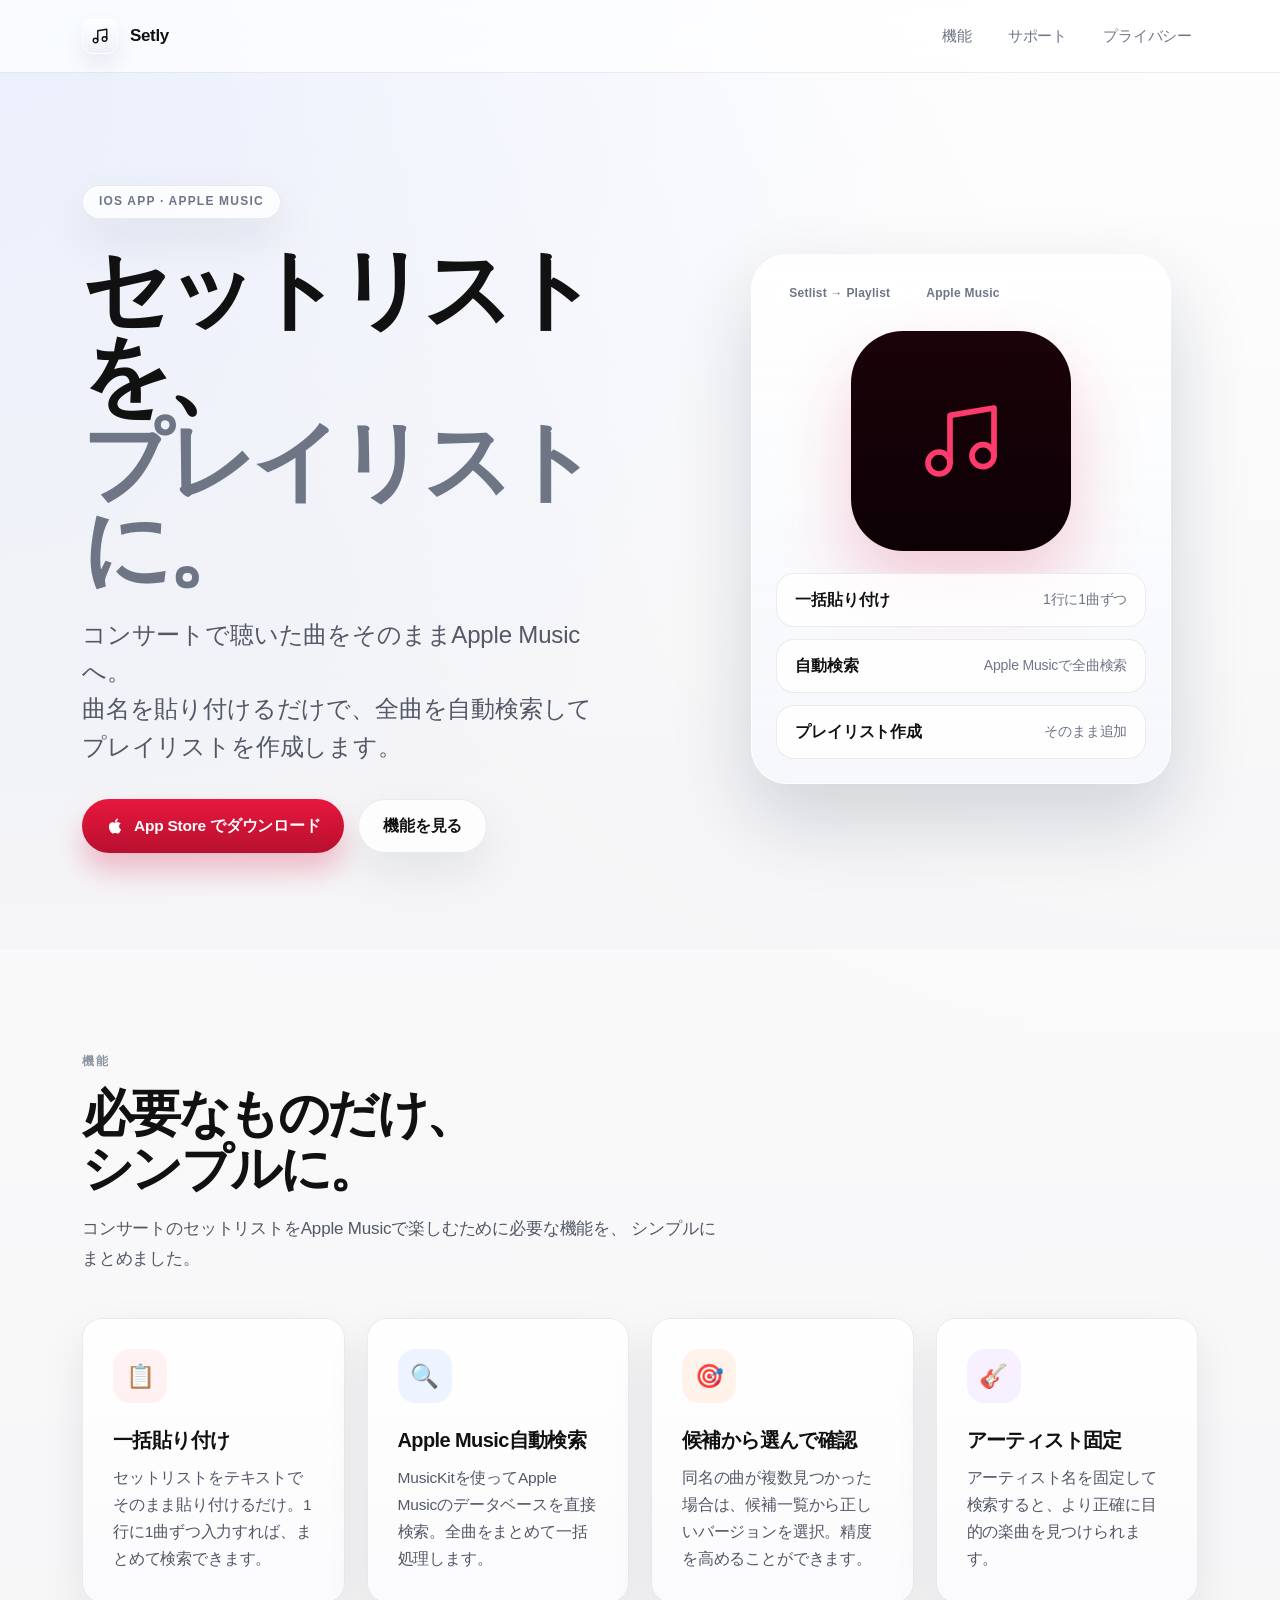
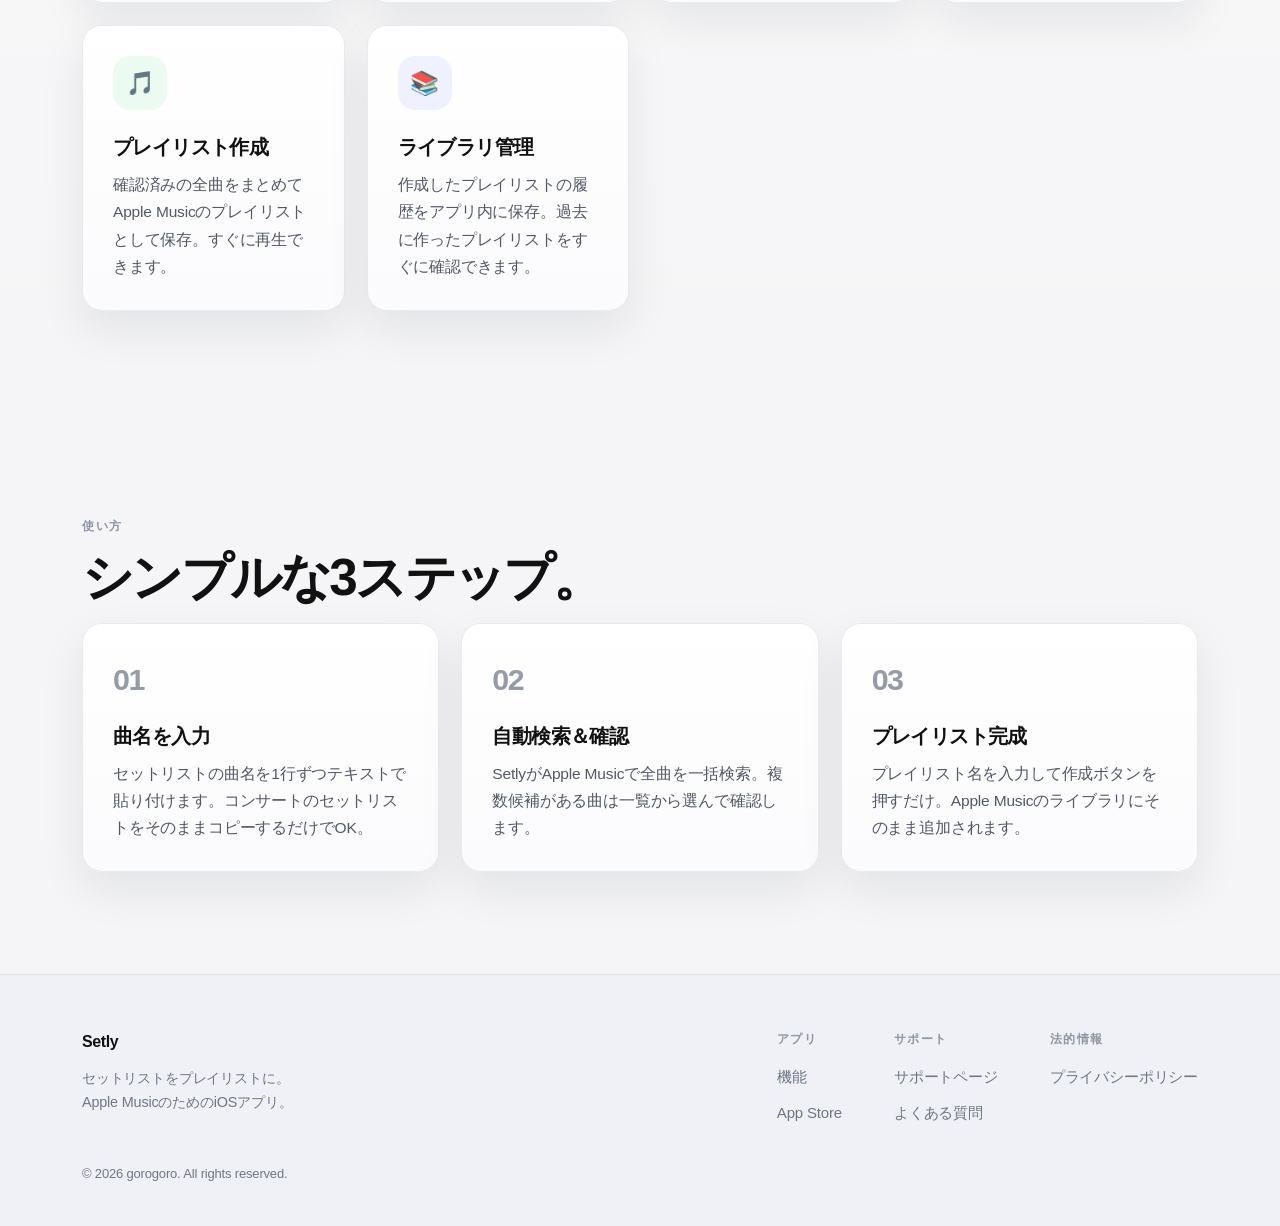
==== setly/index.html @ 736f08e5 "refactor: 開発者ポートフォリオに改修 — Setlyページを追加 - index.html を gorogoro アプリ一覧ページ（ポートフォリオ）に刷新 - ExNotion の supp" ====
<!DOCTYPE html>
<html lang="ja">
<head>
  <meta charset="UTF-8" />
  <meta name="viewport" content="width=device-width, initial-scale=1.0" />
  <title>Setly — セットリストをプレイリストに</title>
  <meta name="description" content="コンサートのセットリストをそのままApple Musicのプレイリストへ。曲名を貼り付けるだけで全曲を自動検索して作成できるiOSアプリ。" />
  <meta property="og:title" content="Setly — セットリストをプレイリストに" />
  <meta property="og:description" content="コンサートのセットリストをApple Musicのプレイリストへ。iOSアプリ。" />
  <meta property="og:type" content="website" />
  <link rel="stylesheet" href="../style.css" />
  <style>
    .setly-accent { color: #ff3b6e; }
    .btn-setly {
      color: #fff;
      background: linear-gradient(180deg, #e8173e, #b8102f);
      box-shadow: 0 18px 28px rgba(220, 38, 80, 0.28);
    }
    .btn-setly:hover {
      transform: translateY(-1px);
      box-shadow: 0 22px 34px rgba(220, 38, 80, 0.36);
    }
    .hero-icon-setly {
      background: linear-gradient(180deg, #1a0309, #0d0105) !important;
      box-shadow: 0 36px 70px rgba(220, 38, 80, 0.22) !important;
    }
    .hero-icon-setly svg {
      stroke: #ff3b6e !important;
    }
  </style>
</head>
<body>

  <header>
    <nav>
      <a href="../index.html" class="nav-logo">
        <span class="nav-logo-icon">
          <svg viewBox="0 0 24 24"><path d="M9 18V5l12-2v13"/><circle cx="6" cy="18" r="3"/><circle cx="18" cy="16" r="3"/></svg>
        </span>
        Setly
      </a>
      <ul class="nav-links">
        <li><a href="#features">機能</a></li>
        <li><a href="support.html">サポート</a></li>
        <li><a href="privacy.html">プライバシー</a></li>
      </ul>
    </nav>
  </header>

  <section class="hero">
    <div class="container hero-shell">
      <div class="hero-copy">
        <div class="hero-badge">iOS App · Apple Music</div>
        <h1>セットリストを、<br><span>プレイリストに。</span></h1>
        <p class="hero-sub">
          コンサートで聴いた曲をそのままApple Musicへ。<br>
          曲名を貼り付けるだけで、全曲を自動検索して<br>プレイリストを作成します。
        </p>
        <div class="cta-group">
          <a href="#" class="btn-primary btn-setly">
            <svg width="18" height="18" viewBox="0 0 24 24" fill="currentColor"><path d="M18.71 19.5c-.83 1.24-1.71 2.45-3.05 2.47-1.34.03-1.77-.79-3.29-.79-1.53 0-2 .77-3.27.82-1.31.05-2.3-1.32-3.14-2.53C4.25 17 2.94 12.45 4.7 9.39c.87-1.52 2.43-2.48 4.12-2.51 1.28-.02 2.5.87 3.29.87.78 0 2.26-1.07 3.8-.91.65.03 2.47.26 3.64 1.98-.09.06-2.17 1.28-2.15 3.81.03 3.02 2.65 4.03 2.68 4.04-.03.07-.42 1.44-1.38 2.83M13 3.5c.73-.83 1.94-1.46 2.94-1.5.13 1.17-.34 2.35-1.04 3.19-.69.85-1.83 1.51-2.95 1.42-.15-1.15.41-2.35 1.05-3.11z"/></svg>
            App Store でダウンロード
          </a>
          <a href="#features" class="btn-secondary">機能を見る</a>
        </div>
      </div>

      <div class="hero-visual">
        <div class="hero-product-card">
          <div class="hero-product-meta">
            <span>Setlist → Playlist</span>
            <span>Apple Music</span>
          </div>
          <div class="hero-icon hero-icon-setly">
            <svg viewBox="0 0 24 24">
              <path d="M9 18V5l12-2v13"/>
              <circle cx="6" cy="18" r="3"/>
              <circle cx="18" cy="16" r="3"/>
            </svg>
          </div>
          <div class="hero-highlights">
            <div class="hero-highlight">
              <strong>一括貼り付け</strong>
              <span>1行に1曲ずつ</span>
            </div>
            <div class="hero-highlight">
              <strong>自動検索</strong>
              <span>Apple Musicで全曲検索</span>
            </div>
            <div class="hero-highlight">
              <strong>プレイリスト作成</strong>
              <span>そのまま追加</span>
            </div>
          </div>
        </div>
      </div>
    </div>
  </section>

  <section id="features" class="section-surface">
    <div class="container">
      <p class="section-label">機能</p>
      <h2 class="section-title">必要なものだけ、<br>シンプルに。</h2>
      <p class="section-desc">
        コンサートのセットリストをApple Musicで楽しむために必要な機能を、
        シンプルにまとめました。
      </p>

      <div class="features-grid">

        <div class="feature-card">
          <div class="feature-icon red">📋</div>
          <h3>一括貼り付け</h3>
          <p>セットリストをテキストでそのまま貼り付けるだけ。1行に1曲ずつ入力すれば、まとめて検索できます。</p>
        </div>

        <div class="feature-card">
          <div class="feature-icon blue">🔍</div>
          <h3>Apple Music自動検索</h3>
          <p>MusicKitを使ってApple Musicのデータベースを直接検索。全曲をまとめて一括処理します。</p>
        </div>

        <div class="feature-card">
          <div class="feature-icon orange">🎯</div>
          <h3>候補から選んで確認</h3>
          <p>同名の曲が複数見つかった場合は、候補一覧から正しいバージョンを選択。精度を高めることができます。</p>
        </div>

        <div class="feature-card">
          <div class="feature-icon purple">🎸</div>
          <h3>アーティスト固定</h3>
          <p>アーティスト名を固定して検索すると、より正確に目的の楽曲を見つけられます。</p>
        </div>

        <div class="feature-card">
          <div class="feature-icon green">🎵</div>
          <h3>プレイリスト作成</h3>
          <p>確認済みの全曲をまとめてApple Musicのプレイリストとして保存。すぐに再生できます。</p>
        </div>

        <div class="feature-card">
          <div class="feature-icon indigo">📚</div>
          <h3>ライブラリ管理</h3>
          <p>作成したプレイリストの履歴をアプリ内に保存。過去に作ったプレイリストをすぐに確認できます。</p>
        </div>

      </div>
    </div>
  </section>

  <section>
    <div class="container">
      <p class="section-label">使い方</p>
      <h2 class="section-title">シンプルな3ステップ。</h2>

      <div class="features-grid">
        <div class="feature-card">
          <div class="step-number">01</div>
          <h3>曲名を入力</h3>
          <p>セットリストの曲名を1行ずつテキストで貼り付けます。コンサートのセットリストをそのままコピーするだけでOK。</p>
        </div>
        <div class="feature-card">
          <div class="step-number">02</div>
          <h3>自動検索＆確認</h3>
          <p>SetlyがApple Musicで全曲を一括検索。複数候補がある曲は一覧から選んで確認します。</p>
        </div>
        <div class="feature-card">
          <div class="step-number">03</div>
          <h3>プレイリスト完成</h3>
          <p>プレイリスト名を入力して作成ボタンを押すだけ。Apple Musicのライブラリにそのまま追加されます。</p>
        </div>
      </div>
    </div>
  </section>

  <footer>
    <div class="footer-inner">
      <div class="footer-brand">
        <strong>Setly</strong>
        <p>セットリストをプレイリストに。<br>Apple MusicのためのiOSアプリ。</p>
      </div>
      <div class="footer-links">
        <div class="footer-col">
          <h4>アプリ</h4>
          <ul>
            <li><a href="#features">機能</a></li>
            <li><a href="#">App Store</a></li>
          </ul>
        </div>
        <div class="footer-col">
          <h4>サポート</h4>
          <ul>
            <li><a href="support.html">サポートページ</a></li>
            <li><a href="support.html#faq">よくある質問</a></li>
          </ul>
        </div>
        <div class="footer-col">
          <h4>法的情報</h4>
          <ul>
            <li><a href="privacy.html">プライバシーポリシー</a></li>
          </ul>
        </div>
      </div>
    </div>
    <p class="footer-copy">© 2026 gorogoro. All rights reserved.</p>
  </footer>

</body>
</html>
---- style.css ----
/* ============================================
   ExNotion — Shared Styles
   ============================================ */

:root {
  --fg: #111111;
  --fg-sub: #525866;
  --fg-soft: #6e7686;
  --fg-subtle: #8d95a3;
  --bg: #f5f5f7;
  --bg-elevated: rgba(255, 255, 255, 0.74);
  --bg-panel: #ffffff;
  --bg-panel-soft: #fbfbfd;
  --bg-sub: #eef1f6;
  --border: rgba(17, 24, 39, 0.08);
  --border-strong: rgba(17, 24, 39, 0.12);
  --shadow-soft: 0 18px 45px rgba(15, 23, 42, 0.08);
  --shadow-card: 0 24px 60px rgba(15, 23, 42, 0.12);
  --shadow-float: 0 35px 80px rgba(15, 23, 42, 0.16);
  --accent: #111111;
  --accent-blue: #0066cc;
  --accent-orange: #f97316;
  --accent-blue-soft: #2563eb;
  --accent-indigo: #4f46e5;
  --radius: 28px;
  --radius-md: 20px;
  --radius-sm: 999px;
  --max-w: 1180px;
  --narrow-w: 780px;
  --font: -apple-system, BlinkMacSystemFont, "SF Pro Display", "SF Pro Text", "Hiragino Sans",
    "Hiragino Kaku Gothic ProN", "Yu Gothic", sans-serif;
}

@media (prefers-color-scheme: dark) {
  :root {
    --fg: #f5f7fb;
    --fg-sub: #b0b8c7;
    --fg-soft: #94a0b2;
    --fg-subtle: #7b8698;
    --bg: #090b10;
    --bg-elevated: rgba(17, 20, 28, 0.78);
    --bg-panel: #10141c;
    --bg-panel-soft: #151a24;
    --bg-sub: #0d1118;
    --border: rgba(255, 255, 255, 0.09);
    --border-strong: rgba(255, 255, 255, 0.14);
    --shadow-soft: 0 24px 50px rgba(0, 0, 0, 0.32);
    --shadow-card: 0 28px 80px rgba(0, 0, 0, 0.38);
    --shadow-float: 0 42px 90px rgba(0, 0, 0, 0.45);
    --accent: #ffffff;
    --accent-blue: #4da3ff;
  }
}

*,
*::before,
*::after {
  box-sizing: border-box;
  margin: 0;
  padding: 0;
}

html {
  scroll-behavior: smooth;
}

body {
  font-family: var(--font);
  background:
    radial-gradient(circle at top left, rgba(120, 160, 255, 0.12), transparent 30%),
    radial-gradient(circle at top right, rgba(255, 255, 255, 0.72), transparent 38%),
    linear-gradient(180deg, #fbfbfd 0%, var(--bg) 26%, var(--bg) 100%);
  color: var(--fg);
  line-height: 1.65;
  letter-spacing: -0.011em;
  -webkit-font-smoothing: antialiased;
  text-rendering: optimizeLegibility;
}

@media (prefers-color-scheme: dark) {
  body {
    background:
      radial-gradient(circle at top left, rgba(77, 163, 255, 0.14), transparent 30%),
      radial-gradient(circle at top right, rgba(72, 84, 110, 0.18), transparent 36%),
      linear-gradient(180deg, #0a0c11 0%, var(--bg) 20%, var(--bg) 100%);
  }
}

a {
  color: var(--accent-blue);
  text-decoration: none;
}

a:hover {
  text-decoration: none;
}

.container {
  max-width: var(--max-w);
  margin: 0 auto;
  padding: 0 32px;
}

.container-narrow {
  max-width: var(--narrow-w);
}

/* ── Header ── */

header {
  position: sticky;
  top: 0;
  z-index: 100;
  backdrop-filter: saturate(180%) blur(24px);
  -webkit-backdrop-filter: saturate(180%) blur(24px);
  background: color-mix(in srgb, var(--bg-elevated) 92%, transparent);
  border-bottom: 1px solid var(--border);
}

nav {
  display: flex;
  align-items: center;
  justify-content: space-between;
  min-height: 72px;
  max-width: var(--max-w);
  margin: 0 auto;
  padding: 0 32px;
}

.nav-logo {
  display: inline-flex;
  align-items: center;
  gap: 12px;
  font-size: 1.0625rem;
  font-weight: 700;
  letter-spacing: -0.02em;
  color: var(--fg);
}

.nav-logo-icon {
  width: 36px;
  height: 36px;
  border-radius: 12px;
  display: flex;
  align-items: center;
  justify-content: center;
  background:
    linear-gradient(180deg, rgba(255, 255, 255, 0.92), rgba(236, 240, 247, 0.96));
  border: 1px solid rgba(255, 255, 255, 0.66);
  box-shadow: 0 10px 22px rgba(15, 23, 42, 0.08);
}

@media (prefers-color-scheme: dark) {
  .nav-logo-icon {
    background: linear-gradient(180deg, rgba(33, 39, 52, 0.95), rgba(16, 20, 28, 0.98));
    border-color: rgba(255, 255, 255, 0.08);
    box-shadow: 0 14px 30px rgba(0, 0, 0, 0.28);
  }
}

.nav-logo-icon svg {
  width: 18px;
  height: 18px;
  stroke: var(--fg);
  fill: none;
  stroke-width: 1.9;
  stroke-linecap: round;
  stroke-linejoin: round;
}

.nav-links {
  list-style: none;
  display: flex;
  align-items: center;
  gap: 24px;
}

.nav-links a {
  display: inline-flex;
  align-items: center;
  min-height: 40px;
  padding: 0 6px;
  font-size: 0.9375rem;
  font-weight: 500;
  color: var(--fg-soft);
  transition: color 0.2s ease, opacity 0.2s ease;
}

.nav-links a:hover {
  color: var(--fg);
}

/* ── Hero ── */

.hero {
  padding: clamp(56px, 9vw, 112px) 0 clamp(52px, 8vw, 96px);
}

.hero-shell {
  display: grid;
  grid-template-columns: minmax(0, 1.1fr) minmax(320px, 0.9fr);
  gap: clamp(32px, 5vw, 72px);
  align-items: center;
}

.hero-copy {
  max-width: 640px;
}

.hero-badge {
  display: inline-flex;
  align-items: center;
  min-height: 34px;
  padding: 0 16px;
  border-radius: 999px;
  border: 1px solid var(--border);
  background: color-mix(in srgb, var(--bg-panel) 78%, transparent);
  box-shadow: var(--shadow-soft);
  color: var(--fg-soft);
  font-size: 0.75rem;
  font-weight: 700;
  letter-spacing: 0.1em;
  text-transform: uppercase;
  margin-bottom: 28px;
}

.hero h1 {
  font-size: clamp(3.25rem, 7vw, 5.5rem);
  line-height: 0.98;
  letter-spacing: -0.055em;
  font-weight: 700;
  margin-bottom: 24px;
}

.hero h1 span {
  color: var(--fg-soft);
}

.hero-sub {
  font-size: clamp(1.125rem, 2.1vw, 1.5rem);
  line-height: 1.55;
  color: var(--fg-sub);
  max-width: 34rem;
  margin-bottom: 34px;
}

.cta-group {
  display: flex;
  flex-wrap: wrap;
  gap: 14px;
}

.btn-primary,
.btn-secondary {
  display: inline-flex;
  align-items: center;
  justify-content: center;
  gap: 10px;
  min-height: 54px;
  padding: 0 24px;
  border-radius: 999px;
  font-size: 0.96875rem;
  font-weight: 600;
  letter-spacing: -0.015em;
  transition: transform 0.18s ease, box-shadow 0.18s ease, opacity 0.18s ease, background 0.18s ease;
}

.btn-primary {
  color: #fff;
  background: linear-gradient(180deg, #171717, #0b0b0b);
  box-shadow: 0 18px 28px rgba(17, 17, 17, 0.18);
}

.btn-primary:hover {
  transform: translateY(-1px);
  box-shadow: 0 22px 34px rgba(17, 17, 17, 0.24);
}

.btn-secondary {
  color: var(--fg);
  background: color-mix(in srgb, var(--bg-panel) 78%, transparent);
  border: 1px solid var(--border);
  box-shadow: var(--shadow-soft);
}

.btn-secondary:hover {
  transform: translateY(-1px);
  background: color-mix(in srgb, var(--bg-panel-soft) 86%, transparent);
}

.hero-visual {
  display: flex;
  justify-content: center;
}

.hero-product-card {
  width: min(100%, 420px);
  padding: 24px;
  border-radius: 36px;
  background:
    linear-gradient(180deg, rgba(255, 255, 255, 0.9), rgba(245, 247, 251, 0.82));
  border: 1px solid rgba(255, 255, 255, 0.7);
  box-shadow: var(--shadow-float);
}

@media (prefers-color-scheme: dark) {
  .hero-product-card {
    background: linear-gradient(180deg, rgba(22, 27, 37, 0.92), rgba(12, 15, 22, 0.94));
    border-color: rgba(255, 255, 255, 0.08);
  }
}

.hero-product-meta {
  display: flex;
  flex-wrap: wrap;
  gap: 10px;
  margin-bottom: 22px;
}

.hero-product-meta span {
  display: inline-flex;
  align-items: center;
  min-height: 30px;
  padding: 0 12px;
  border-radius: 999px;
  background: rgba(255, 255, 255, 0.6);
  border: 1px solid rgba(255, 255, 255, 0.7);
  color: var(--fg-soft);
  font-size: 0.75rem;
  font-weight: 600;
  letter-spacing: 0.02em;
}

@media (prefers-color-scheme: dark) {
  .hero-product-meta span {
    background: rgba(255, 255, 255, 0.04);
    border-color: rgba(255, 255, 255, 0.08);
  }
}

.hero-icon {
  width: min(100%, 220px);
  aspect-ratio: 1;
  margin: 0 auto;
  border-radius: 52px;
  display: flex;
  align-items: center;
  justify-content: center;
  background:
    linear-gradient(180deg, #171717, #0a0a0a);
  box-shadow: 0 36px 70px rgba(17, 17, 17, 0.26);
}

.hero-icon svg {
  width: 88px;
  height: 88px;
  stroke: #ffffff;
  fill: none;
  stroke-width: 1.55;
  stroke-linecap: round;
  stroke-linejoin: round;
}

.hero-highlights {
  display: grid;
  gap: 12px;
  margin-top: 22px;
}

.hero-highlight {
  display: flex;
  justify-content: space-between;
  align-items: center;
  gap: 12px;
  min-height: 54px;
  padding: 0 18px;
  border-radius: 18px;
  background: color-mix(in srgb, var(--bg-panel) 82%, transparent);
  border: 1px solid var(--border);
}

.hero-highlight strong {
  font-size: 0.96875rem;
  font-weight: 650;
}

.hero-highlight span {
  font-size: 0.875rem;
  color: var(--fg-soft);
  text-align: right;
}

/* ── Sections ── */

section {
  padding: clamp(64px, 8vw, 112px) 0;
}

.section-surface {
  background: linear-gradient(180deg, rgba(255, 255, 255, 0.45), rgba(255, 255, 255, 0));
}

@media (prefers-color-scheme: dark) {
  .section-surface {
    background: linear-gradient(180deg, rgba(255, 255, 255, 0.025), rgba(255, 255, 255, 0));
  }
}

.section-label {
  font-size: 0.78rem;
  font-weight: 700;
  letter-spacing: 0.14em;
  text-transform: uppercase;
  color: var(--fg-subtle);
  margin-bottom: 14px;
}

.section-title {
  font-size: clamp(2.1rem, 4vw, 3.5rem);
  line-height: 1.08;
  letter-spacing: -0.05em;
  font-weight: 700;
  margin-bottom: 18px;
}

.section-desc {
  max-width: 640px;
  font-size: 1.0625rem;
  line-height: 1.75;
  color: var(--fg-sub);
  margin-bottom: 44px;
}

/* ── Feature & Support Cards ── */

.features-grid,
.support-grid {
  display: grid;
  grid-template-columns: repeat(auto-fit, minmax(260px, 1fr));
  gap: 22px;
}

.feature-card,
.support-card {
  position: relative;
  overflow: hidden;
  padding: 30px;
  border-radius: var(--radius-md);
  border: 1px solid var(--border);
  background:
    linear-gradient(180deg, color-mix(in srgb, var(--bg-panel) 96%, transparent), color-mix(in srgb, var(--bg-panel-soft) 96%, transparent));
  box-shadow: var(--shadow-soft);
  transition: transform 0.2s ease, box-shadow 0.2s ease;
}

.feature-card::before,
.support-card::before {
  content: "";
  position: absolute;
  inset: 0;
  background: linear-gradient(180deg, rgba(255, 255, 255, 0.16), transparent 38%);
  pointer-events: none;
}

.feature-card:hover,
.support-card:hover {
  transform: translateY(-3px);
  box-shadow: var(--shadow-card);
}

.feature-icon {
  width: 54px;
  height: 54px;
  border-radius: 17px;
  display: flex;
  align-items: center;
  justify-content: center;
  margin-bottom: 24px;
  font-size: 1.45rem;
}

.feature-icon.orange { background: #fff1e8; color: var(--accent-orange); }
.feature-icon.blue   { background: #ecf3ff; color: var(--accent-blue-soft); }
.feature-icon.indigo { background: #eef0ff; color: var(--accent-indigo); }
.feature-icon.green  { background: #eafbf0; color: #17a34a; }
.feature-icon.red    { background: #fff0f0; color: #ef4444; }
.feature-icon.purple { background: #f7efff; color: #8b5cf6; }

@media (prefers-color-scheme: dark) {
  .feature-icon.orange { background: #3f1a0a; }
  .feature-icon.blue   { background: #10284d; }
  .feature-icon.indigo { background: #1d204a; }
  .feature-icon.green  { background: #0b2d19; }
  .feature-icon.red    { background: #421313; }
  .feature-icon.purple { background: #31134f; }
}

.feature-card h3,
.support-card h3,
.faq-item h3 {
  font-size: 1.25rem;
  line-height: 1.35;
  letter-spacing: -0.03em;
  font-weight: 650;
  margin-bottom: 10px;
}

.feature-card p,
.support-card p,
.faq-item p {
  font-size: 0.96875rem;
  line-height: 1.75;
  color: var(--fg-sub);
}

.step-number {
  font-size: 1.9rem;
  font-weight: 700;
  letter-spacing: -0.05em;
  color: var(--fg-subtle);
  margin-bottom: 18px;
}

/* ── Footer ── */

footer {
  padding: 54px 0 42px;
  border-top: 1px solid var(--border);
  background: color-mix(in srgb, var(--bg-sub) 74%, transparent);
}

.footer-inner {
  max-width: var(--max-w);
  margin: 0 auto;
  padding: 0 32px;
  display: flex;
  align-items: flex-start;
  justify-content: space-between;
  gap: 40px;
  flex-wrap: wrap;
}

.footer-brand {
  display: flex;
  flex-direction: column;
  gap: 10px;
}

.footer-brand strong {
  font-size: 1rem;
  font-weight: 700;
  letter-spacing: -0.025em;
}

.footer-brand p,
.footer-copy {
  color: var(--fg-soft);
}

.footer-brand p {
  font-size: 0.9rem;
  line-height: 1.7;
  max-width: 320px;
}

.footer-links {
  display: flex;
  gap: 52px;
  flex-wrap: wrap;
}

.footer-col h4 {
  font-size: 0.78rem;
  font-weight: 700;
  letter-spacing: 0.12em;
  text-transform: uppercase;
  color: var(--fg-subtle);
  margin-bottom: 14px;
}

.footer-col ul {
  list-style: none;
  display: flex;
  flex-direction: column;
  gap: 10px;
}

.footer-col a {
  font-size: 0.9375rem;
  color: var(--fg-soft);
}

.footer-col a:hover {
  color: var(--fg);
}

.footer-copy {
  max-width: var(--max-w);
  margin: 36px auto 0;
  padding: 0 32px;
  font-size: 0.8125rem;
}

/* ── Support page ── */

.page-hero {
  padding: 48px 0 12px;
}

.support-card {
  display: flex;
  flex-direction: column;
  gap: 12px;
  color: var(--fg);
}

.support-card-icon {
  font-size: 1.9rem;
  line-height: 1;
}

.faq-title {
  margin-bottom: 40px;
}

.faq-item {
  padding: 26px 0;
  border-bottom: 1px solid var(--border);
}

.faq-item:last-child {
  border-bottom: 0;
}

.support-cta {
  padding-top: 72px;
  padding-bottom: 72px;
}

.support-cta-inner {
  text-align: center;
}

.support-cta-copy {
  color: var(--fg-sub);
  margin-bottom: 30px;
  font-size: 1rem;
  line-height: 1.8;
}

.support-cta-button {
  display: inline-flex;
}

.support-cta-note {
  margin-top: 16px;
  font-size: 0.84rem;
  color: var(--fg-subtle);
}

/* ── Prose (privacy / terms) ── */

.prose {
  max-width: var(--narrow-w);
  margin: 0 auto;
  padding: 64px 32px 104px;
}

.prose h1 {
  font-size: clamp(2.3rem, 4vw, 3.5rem);
  line-height: 1.08;
  letter-spacing: -0.05em;
  font-weight: 700;
  margin-bottom: 10px;
}

.prose .updated {
  font-size: 0.875rem;
  color: var(--fg-subtle);
  margin-bottom: 42px;
}

.prose h2 {
  font-size: 1.45rem;
  font-weight: 680;
  line-height: 1.25;
  letter-spacing: -0.03em;
  margin: 44px 0 14px;
}

.prose p,
.prose li {
  font-size: 1rem;
  line-height: 1.9;
  color: var(--fg-sub);
}

.prose p {
  margin-bottom: 16px;
}

.prose ul,
.prose ol {
  margin: 0 0 16px 22px;
}

.prose li {
  margin-bottom: 8px;
}

.prose strong {
  color: var(--fg);
  font-weight: 650;
}

.prose .info-box {
  margin-top: 28px;
  padding: 20px 22px;
  border-radius: 20px;
  border: 1px solid var(--border);
  background: color-mix(in srgb, var(--bg-panel) 92%, transparent);
  box-shadow: var(--shadow-soft);
}

hr {
  border: none;
  border-top: 1px solid var(--border);
}

/* ── Responsive ── */

@media (max-width: 900px) {
  .hero-shell {
    grid-template-columns: 1fr;
  }

  .hero-copy {
    max-width: none;
    text-align: center;
  }

  .cta-group {
    justify-content: center;
  }
}

@media (max-width: 680px) {
  .container,
  .footer-inner,
  .footer-copy,
  nav,
  .prose {
    padding-left: 20px;
    padding-right: 20px;
  }

  .nav-links {
    gap: 10px;
  }

  .nav-links a {
    font-size: 0.875rem;
  }

  .hero {
    padding-top: 40px;
  }

  .hero h1 {
    font-size: clamp(2.6rem, 12vw, 4rem);
  }

  .btn-primary,
  .btn-secondary {
    width: 100%;
  }

  .feature-card,
  .support-card,
  .hero-product-card {
    padding: 24px;
  }

  .footer-inner {
    flex-direction: column;
  }
}
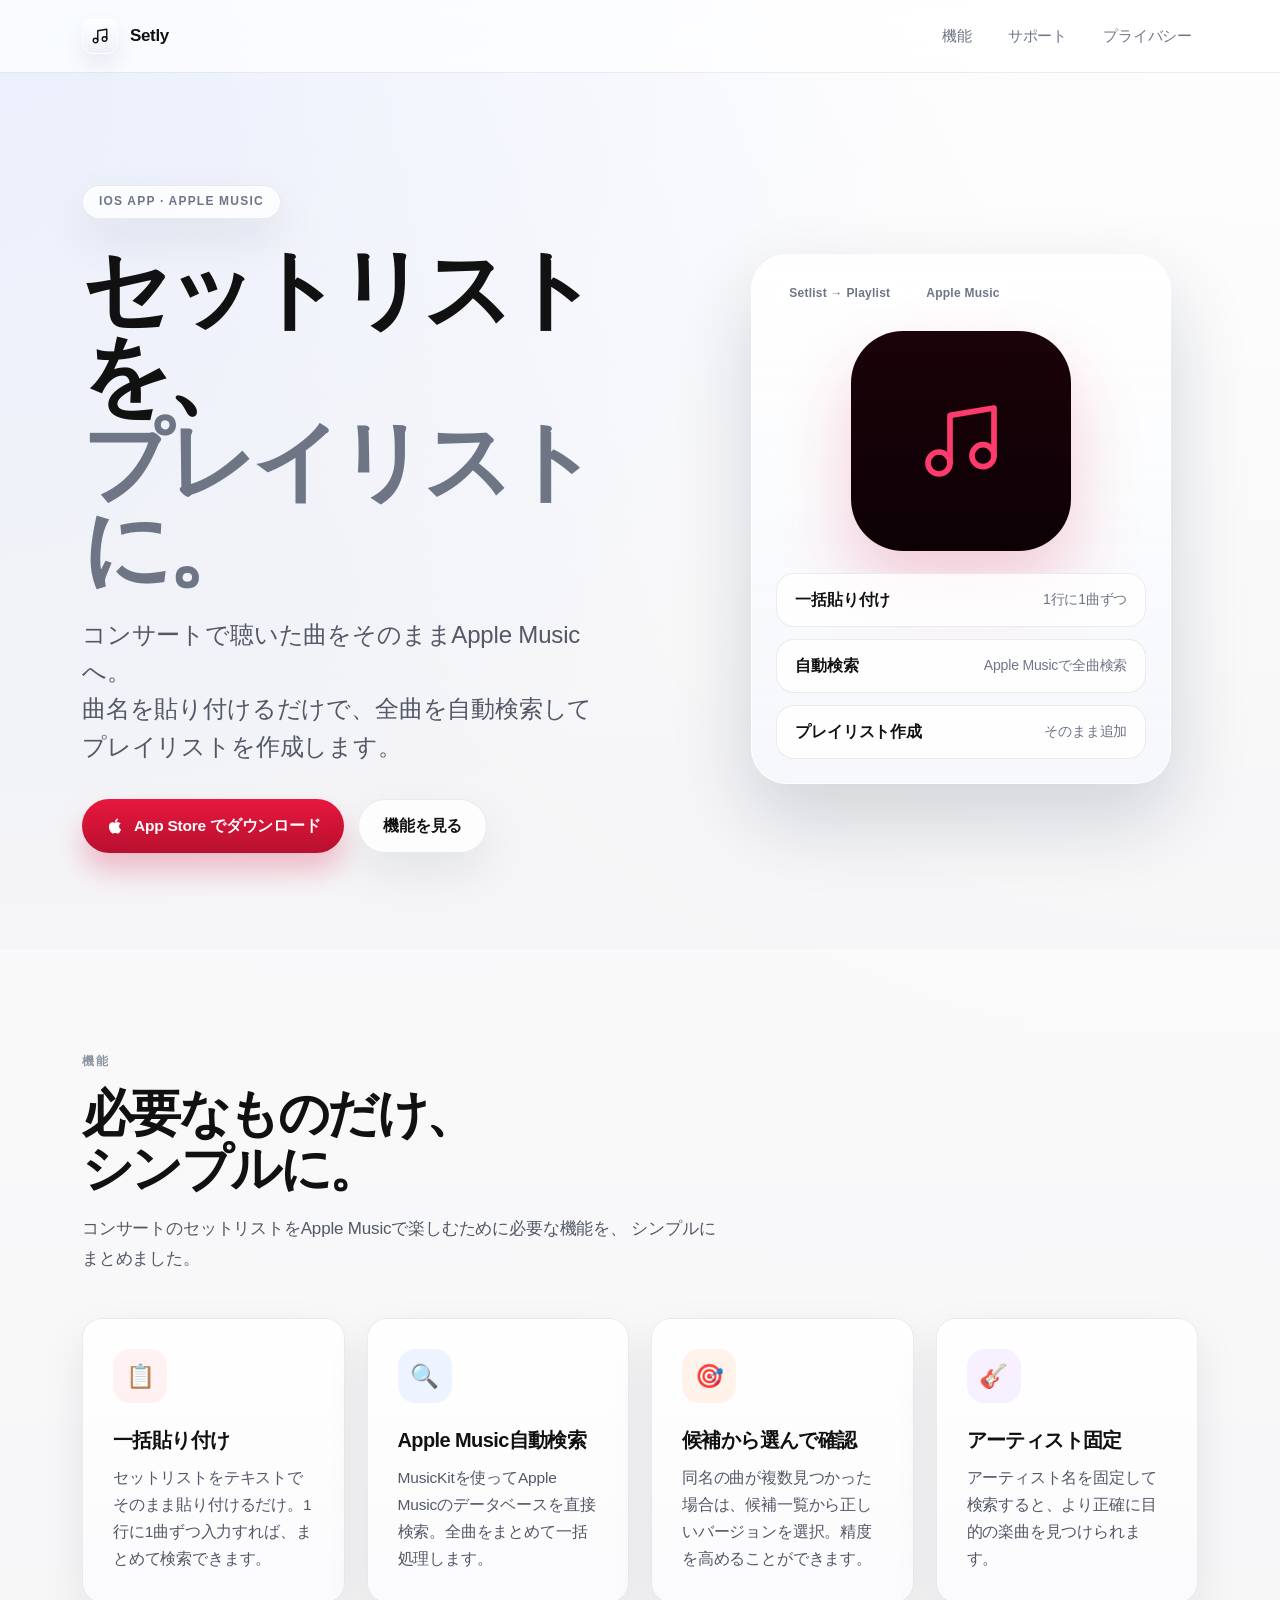
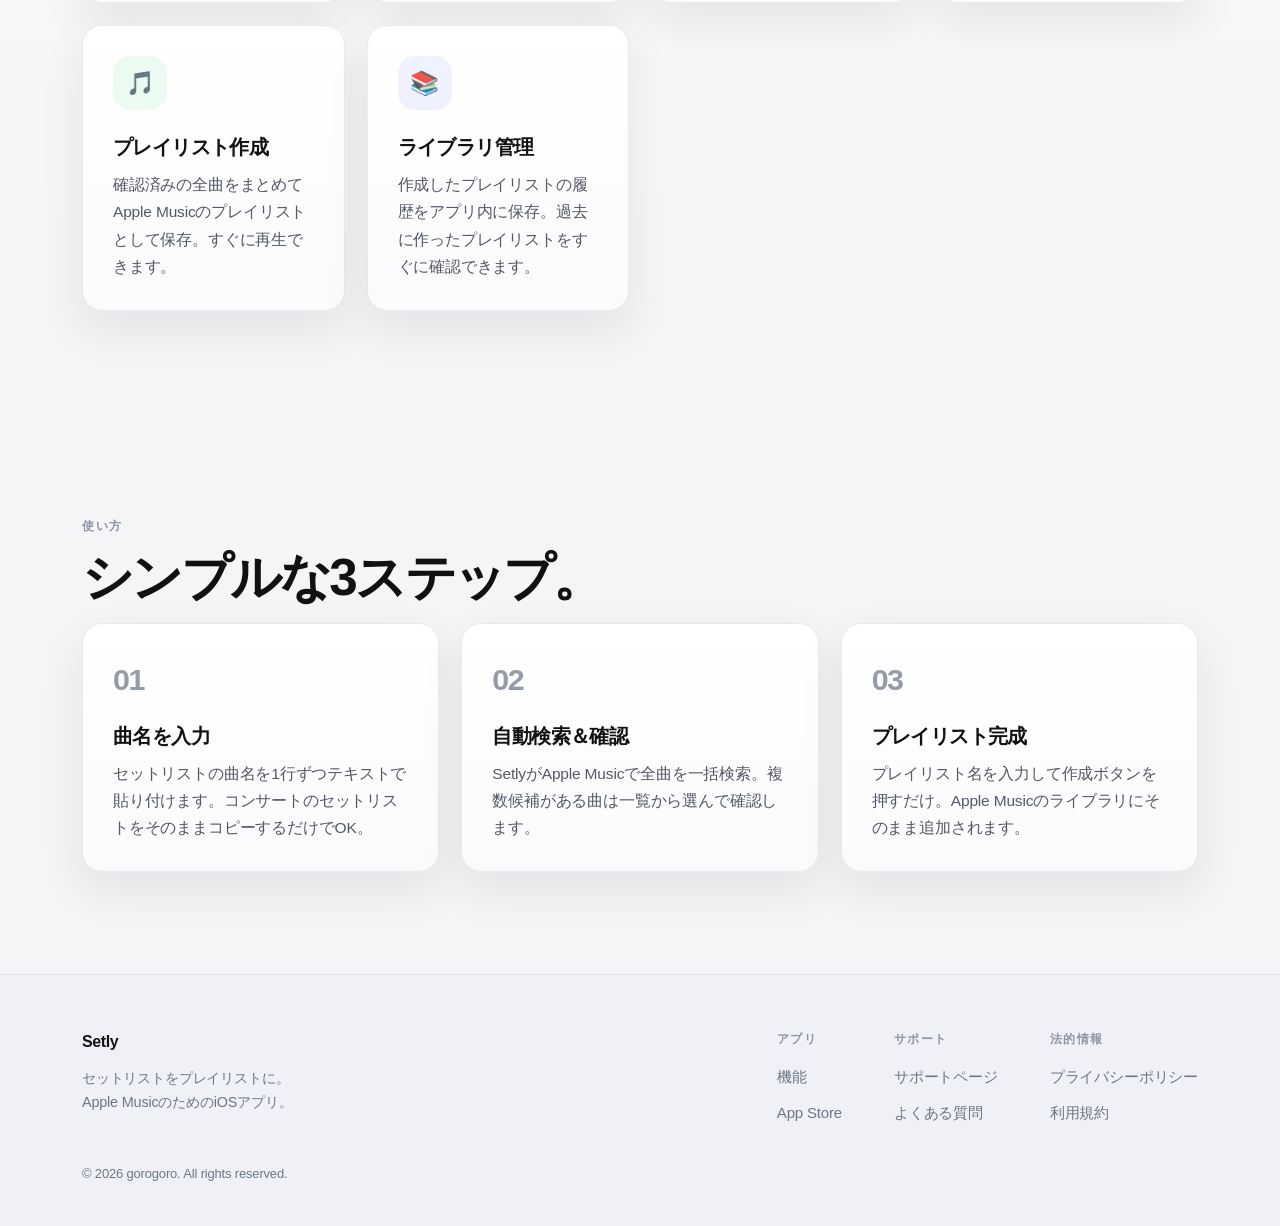
==== commit 572060c6: "Add Setly terms page and update nav/footer links" ====
--- a/setly/index.html
+++ b/setly/index.html
@@ -198,6 +198,7 @@
           <h4>法的情報</h4>
           <ul>
             <li><a href="privacy.html">プライバシーポリシー</a></li>
+            <li><a href="terms.html">利用規約</a></li>
           </ul>
         </div>
       </div>
